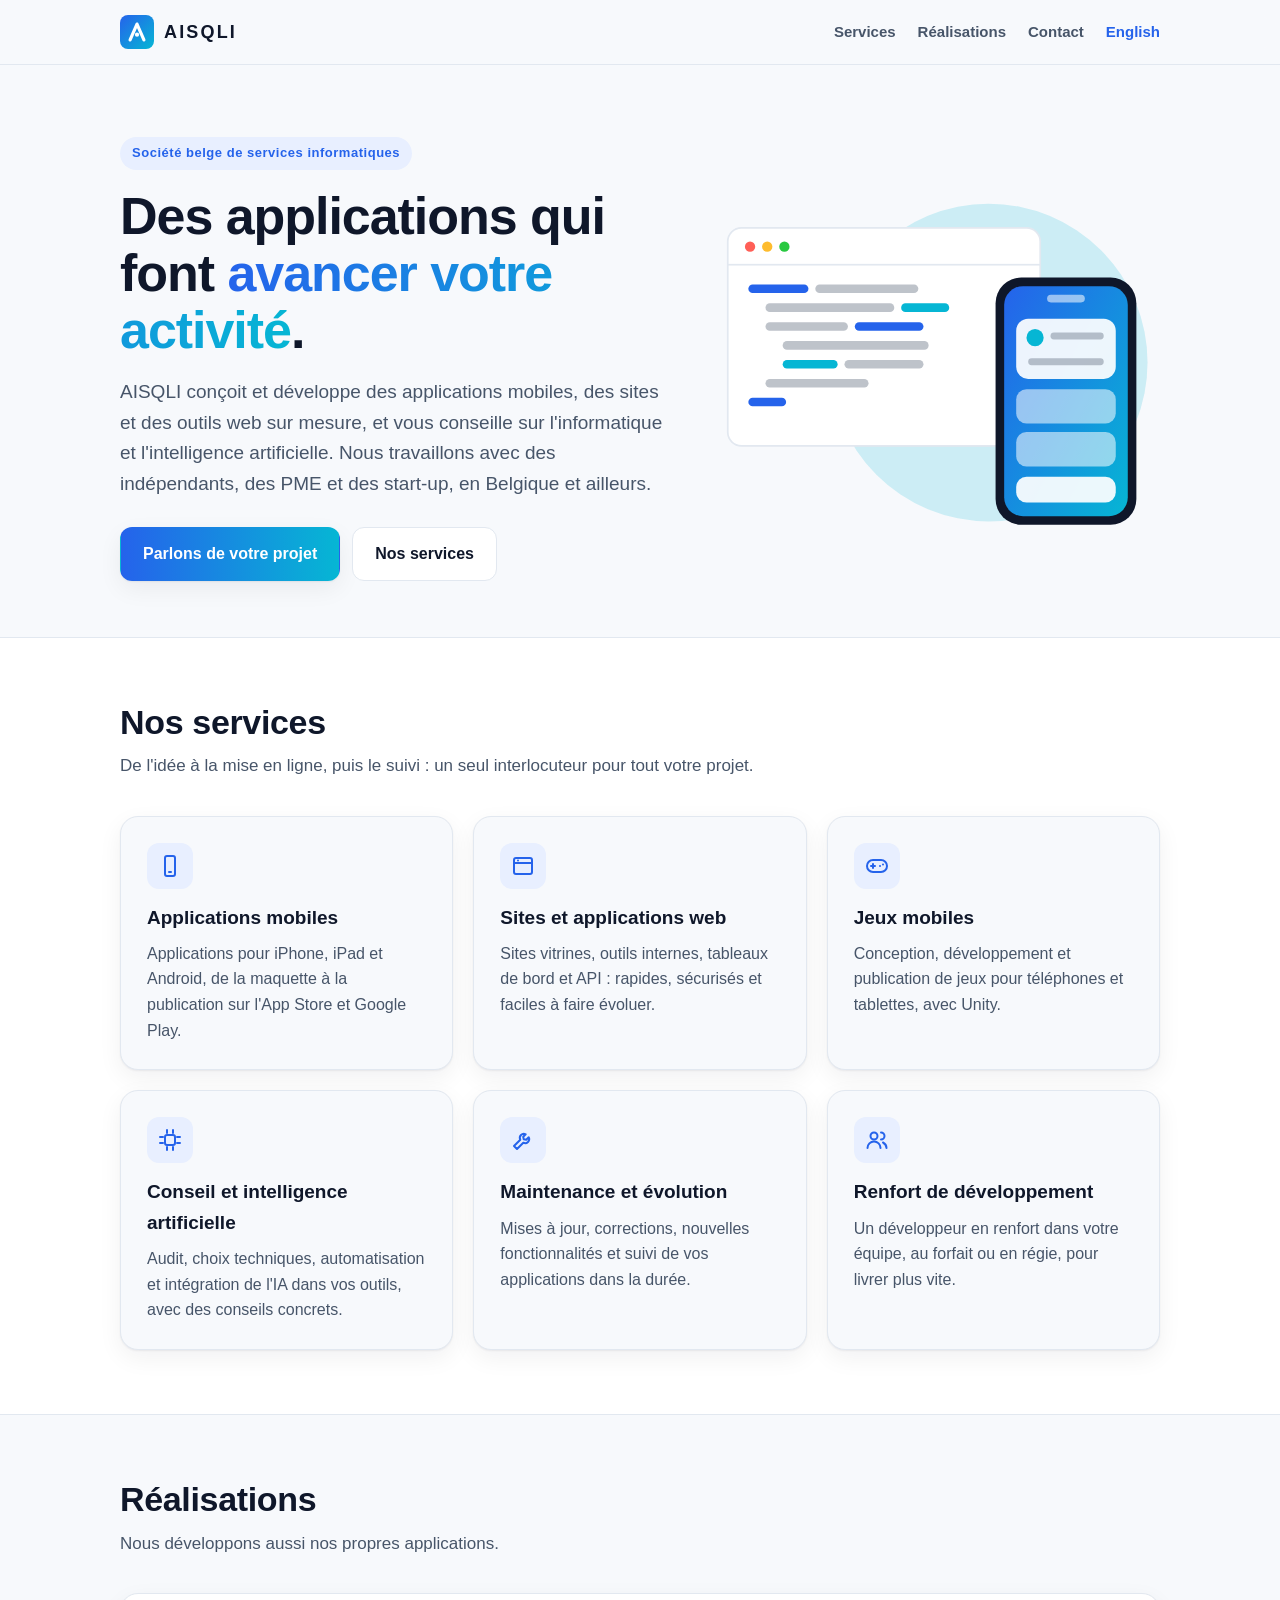
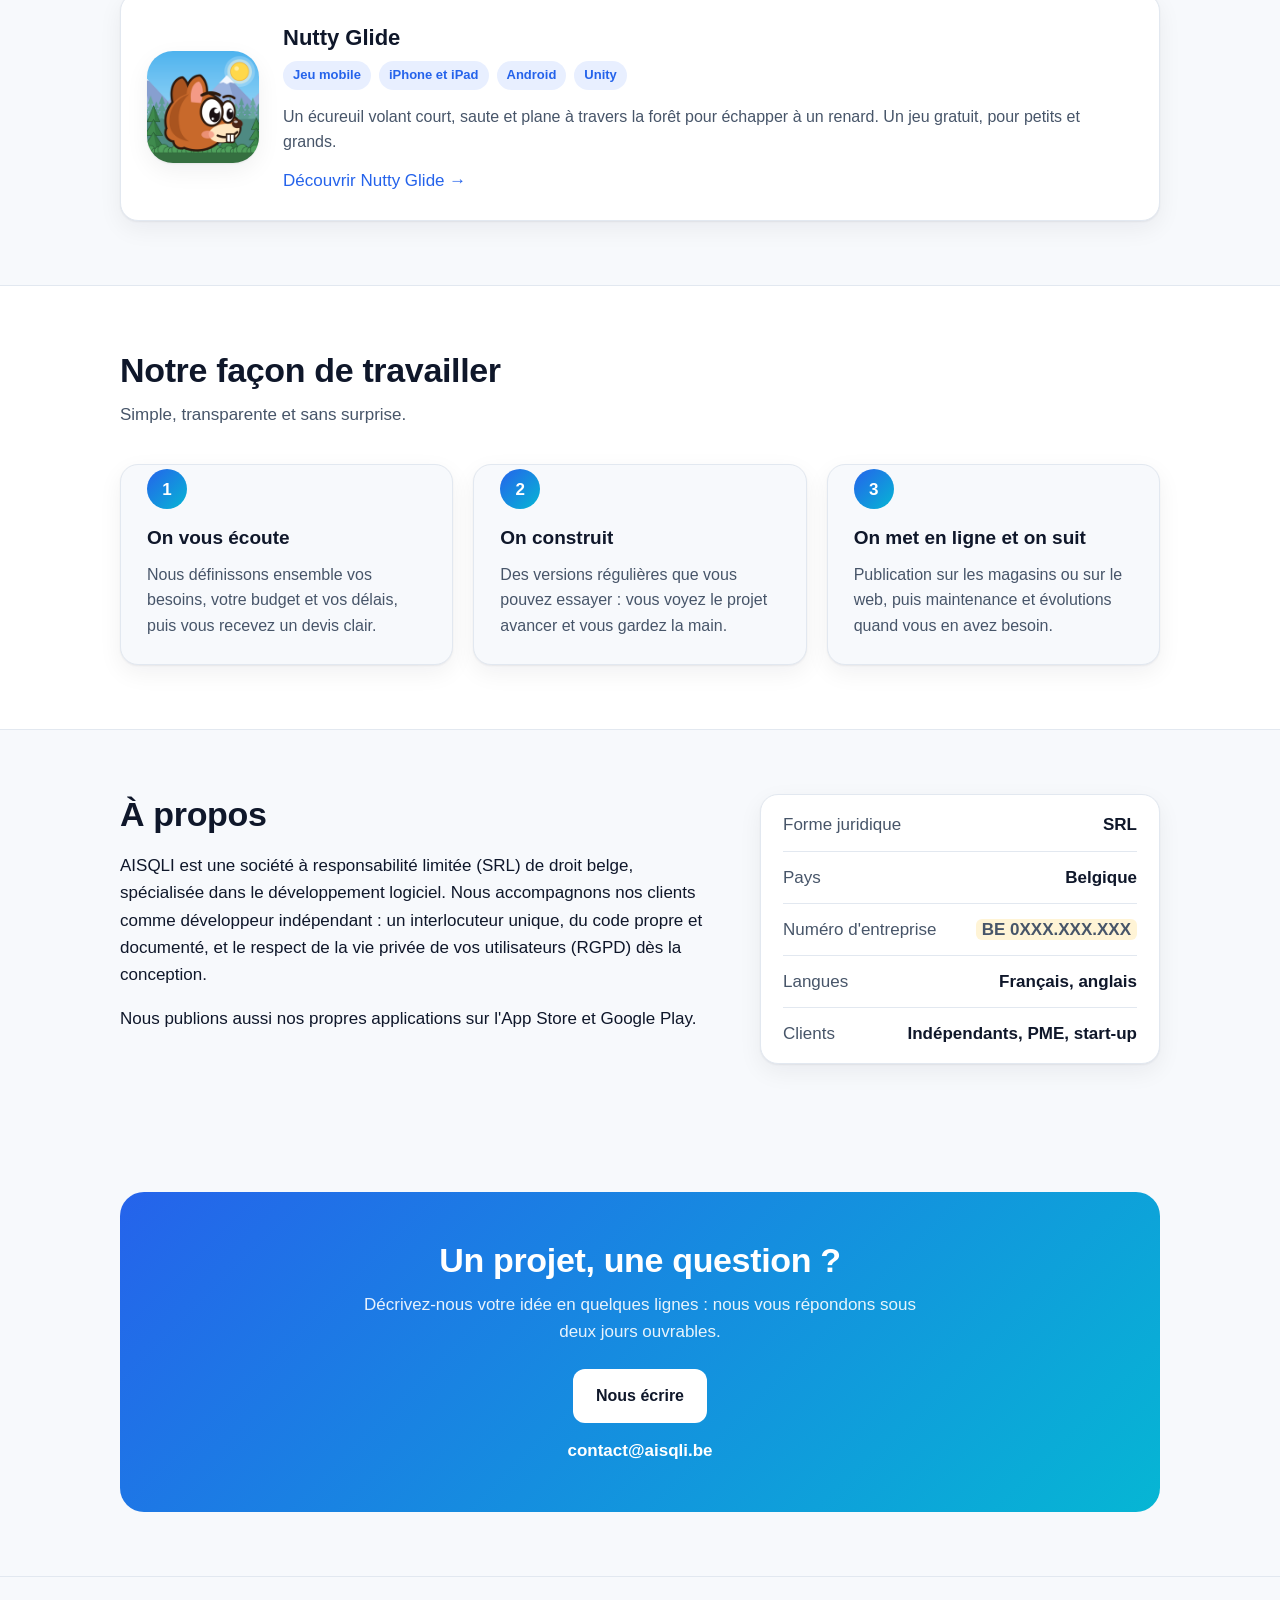
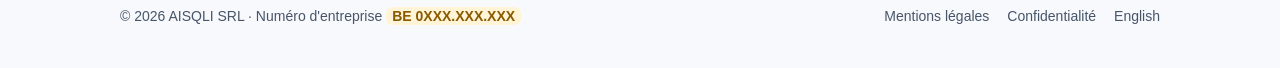
==== index.html @ 8b054ece "Site d'AISQLI SRL : accueil, services, réalisations, mentions légales et confidentialité (FR et EN)" ====
<!doctype html>
<html lang="fr">
<head>
  <meta charset="utf-8">
  <meta name="viewport" content="width=device-width, initial-scale=1">
  <meta http-equiv="Content-Security-Policy" content="default-src 'none'; img-src 'self'; style-src 'self'; base-uri 'none'; form-action 'none'">
  <meta name="referrer" content="no-referrer">
  <title>AISQLI · Développement d'applications et conseil informatique</title>
  <meta name="description" content="AISQLI SRL conçoit et développe des applications mobiles, des sites et des outils web sur mesure, et conseille les entreprises en informatique et en intelligence artificielle. Société belge.">
  <link rel="icon" type="image/svg+xml" href="img/logo.svg">
  <link rel="apple-touch-icon" href="img/apple-touch-icon.png">
  <link rel="alternate" hreflang="fr" href="./">
  <link rel="alternate" hreflang="en" href="en/">
  <link rel="stylesheet" href="style.css">
</head>
<body>
  <header class="top">
    <div class="wrap">
      <a class="brand" href="./"><img src="img/logo.svg" alt="">AISQLI</a>
      <nav class="nav">
        <a class="hide-sm" href="#services">Services</a>
        <a class="hide-sm" href="#realisations">Réalisations</a>
        <a href="#contact">Contact</a>
        <a class="lang" href="en/" hreflang="en" lang="en">English</a>
      </nav>
    </div>
  </header>

  <main>
    <section class="hero">
      <div class="wrap">
        <div>
          <span class="eyebrow">Société belge de services informatiques</span>
          <h1>Des applications qui font <span class="grad">avancer votre activité</span>.</h1>
          <p class="lead">AISQLI conçoit et développe des applications mobiles, des sites et des outils web sur mesure, et vous
            conseille sur l'informatique et l'intelligence artificielle. Nous travaillons avec des indépendants, des PME et
            des start-up, en Belgique et ailleurs.</p>
          <div class="actions">
            <a class="btn primary" href="mailto:contact@aisqli.be">Parlons de votre projet</a>
            <a class="btn ghost" href="#services">Nos services</a>
          </div>
        </div>
        <svg class="art" viewBox="0 0 520 420" role="img" aria-label="Une fenêtre de code et un téléphone">
          <defs>
            <linearGradient id="screen" x1="0" y1="0" x2="1" y2="1">
              <stop offset="0" stop-color="#2563EB"/>
              <stop offset="1" stop-color="#06B6D4"/>
            </linearGradient>
          </defs>
          <circle class="glow" cx="320" cy="215" r="185"/>
          <rect class="window" x="16" y="58" width="364" height="254" rx="16"/>
          <circle class="dot1" cx="42" cy="80" r="6"/>
          <circle class="dot2" cx="62" cy="80" r="6"/>
          <circle class="dot3" cx="82" cy="80" r="6"/>
          <rect class="bar" x="16" y="100" width="364" height="2"/>
          <rect class="code-a" x="40" y="124" width="70" height="10" rx="5"/>
          <rect class="code-c" x="118" y="124" width="120" height="10" rx="5"/>
          <rect class="code-c" x="60" y="146" width="150" height="10" rx="5"/>
          <rect class="code-b" x="218" y="146" width="56" height="10" rx="5"/>
          <rect class="code-c" x="60" y="168" width="96" height="10" rx="5"/>
          <rect class="code-a" x="164" y="168" width="80" height="10" rx="5"/>
          <rect class="code-c" x="80" y="190" width="170" height="10" rx="5"/>
          <rect class="code-b" x="80" y="212" width="64" height="10" rx="5"/>
          <rect class="code-c" x="152" y="212" width="92" height="10" rx="5"/>
          <rect class="code-c" x="60" y="234" width="120" height="10" rx="5"/>
          <rect class="code-a" x="40" y="256" width="44" height="10" rx="5"/>
          <rect class="phone" x="328" y="116" width="164" height="288" rx="30"/>
          <rect class="screen" x="338" y="126" width="144" height="268" rx="22"/>
          <rect class="chip" x="388" y="136" width="44" height="9" rx="4.5"/>
          <rect class="card" x="352" y="164" width="116" height="70" rx="14"/>
          <circle class="code-b" cx="374" cy="186" r="10"/>
          <rect class="code-c" x="392" y="180" width="62" height="8" rx="4"/>
          <rect class="code-c" x="366" y="210" width="88" height="8" rx="4"/>
          <rect class="chip" x="352" y="246" width="116" height="40" rx="12"/>
          <rect class="chip" x="352" y="296" width="116" height="40" rx="12"/>
          <rect class="card" x="352" y="348" width="116" height="30" rx="12"/>
        </svg>
      </div>
    </section>

    <section id="services" class="alt">
      <div class="wrap">
        <h2>Nos services</h2>
        <p class="sub">De l'idée à la mise en ligne, puis le suivi : un seul interlocuteur pour tout votre projet.</p>
        <div class="grid three">
          <article class="card">
            <div class="icon"><svg viewBox="0 0 24 24" aria-hidden="true"><rect x="7" y="2" width="10" height="20" rx="2"/><path d="M11 18h2"/></svg></div>
            <h3>Applications mobiles</h3>
            <p>Applications pour iPhone, iPad et Android, de la maquette à la publication sur l'App Store et Google Play.</p>
          </article>
          <article class="card">
            <div class="icon"><svg viewBox="0 0 24 24" aria-hidden="true"><rect x="3" y="4" width="18" height="16" rx="2"/><path d="M3 9h18"/><path d="M7 6.5h.01"/></svg></div>
            <h3>Sites et applications web</h3>
            <p>Sites vitrines, outils internes, tableaux de bord et API : rapides, sécurisés et faciles à faire évoluer.</p>
          </article>
          <article class="card">
            <div class="icon"><svg viewBox="0 0 24 24" aria-hidden="true"><rect x="2" y="6" width="20" height="12" rx="6"/><path d="M6 12h4M8 10v4"/><path d="M15 12h.01M18 10.5h.01"/></svg></div>
            <h3>Jeux mobiles</h3>
            <p>Conception, développement et publication de jeux pour téléphones et tablettes, avec Unity.</p>
          </article>
          <article class="card">
            <div class="icon"><svg viewBox="0 0 24 24" aria-hidden="true"><rect x="7" y="7" width="10" height="10" rx="2"/><path d="M9 2v3M15 2v3M9 19v3M15 19v3M2 9h3M2 15h3M19 9h3M19 15h3"/></svg></div>
            <h3>Conseil et intelligence artificielle</h3>
            <p>Audit, choix techniques, automatisation et intégration de l'IA dans vos outils, avec des conseils concrets.</p>
          </article>
          <article class="card">
            <div class="icon"><svg viewBox="0 0 24 24" aria-hidden="true"><path d="M14.7 6.3a4 4 0 0 0-5.4 5.4L3 18l3 3 6.3-6.3a4 4 0 0 0 5.4-5.4l-2.5 2.5-2.5-.5-.5-2.5z"/></svg></div>
            <h3>Maintenance et évolution</h3>
            <p>Mises à jour, corrections, nouvelles fonctionnalités et suivi de vos applications dans la durée.</p>
          </article>
          <article class="card">
            <div class="icon"><svg viewBox="0 0 24 24" aria-hidden="true"><circle cx="9" cy="8" r="3.5"/><path d="M2.5 20a6.5 6.5 0 0 1 13 0"/><path d="M16 4.5a3.5 3.5 0 0 1 0 7"/><path d="M18 14.5a6.5 6.5 0 0 1 3.5 5.5"/></svg></div>
            <h3>Renfort de développement</h3>
            <p>Un développeur en renfort dans votre équipe, au forfait ou en régie, pour livrer plus vite.</p>
          </article>
        </div>
      </div>
    </section>

    <section id="realisations">
      <div class="wrap">
        <h2>Réalisations</h2>
        <p class="sub">Nous développons aussi nos propres applications.</p>
        <article class="card work">
          <img src="img/nutty-glide.png" alt="Icône de Nutty Glide">
          <div>
            <h3>Nutty Glide</h3>
            <ul class="tags"><li>Jeu mobile</li><li>iPhone et iPad</li><li>Android</li><li>Unity</li></ul>
            <p>Un écureuil volant court, saute et plane à travers la forêt pour échapper à un renard. Un jeu gratuit, pour
              petits et grands.</p>
            <a href="https://nuttyglide.github.io/fr/">Découvrir Nutty Glide →</a>
          </div>
        </article>
      </div>
    </section>

    <section id="methode" class="alt">
      <div class="wrap">
        <h2>Notre façon de travailler</h2>
        <p class="sub">Simple, transparente et sans surprise.</p>
        <div class="grid three steps">
          <article class="card step">
            <div class="num">1</div>
            <h3>On vous écoute</h3>
            <p>Nous définissons ensemble vos besoins, votre budget et vos délais, puis vous recevez un devis clair.</p>
          </article>
          <article class="card step">
            <div class="num">2</div>
            <h3>On construit</h3>
            <p>Des versions régulières que vous pouvez essayer : vous voyez le projet avancer et vous gardez la main.</p>
          </article>
          <article class="card step">
            <div class="num">3</div>
            <h3>On met en ligne et on suit</h3>
            <p>Publication sur les magasins ou sur le web, puis maintenance et évolutions quand vous en avez besoin.</p>
          </article>
        </div>
      </div>
    </section>

    <section id="a-propos">
      <div class="wrap about">
        <div>
          <h2>À propos</h2>
          <p>AISQLI est une société à responsabilité limitée (SRL) de droit belge, spécialisée dans le développement
            logiciel. Nous accompagnons nos clients comme développeur indépendant : un interlocuteur unique, du code propre
            et documenté, et le respect de la vie privée de vos utilisateurs (RGPD) dès la conception.</p>
          <p>Nous publions aussi nos propres applications sur l'App Store et Google Play.</p>
        </div>
        <ul class="facts card">
          <li><span>Forme juridique</span><span>SRL</span></li>
          <li><span>Pays</span><span>Belgique</span></li>
          <li><span>Numéro d'entreprise</span><span><span class="todo">BE 0XXX.XXX.XXX</span></span></li>
          <li><span>Langues</span><span>Français, anglais</span></li>
          <li><span>Clients</span><span>Indépendants, PME, start-up</span></li>
        </ul>
      </div>
    </section>

    <section id="contact">
      <div class="wrap">
        <div class="contact">
          <h2>Un projet, une question ?</h2>
          <p>Décrivez-nous votre idée en quelques lignes : nous vous répondons sous deux jours ouvrables.</p>
          <a class="btn" href="mailto:contact@aisqli.be">Nous écrire</a>
          <a class="mail" href="mailto:contact@aisqli.be">contact@aisqli.be</a>
        </div>
      </div>
    </section>
  </main>

  <footer class="foot">
    <div class="wrap">
      <span>© 2026 AISQLI SRL · Numéro d'entreprise <span class="todo">BE 0XXX.XXX.XXX</span></span>
      <nav>
        <a href="mentions-legales.html">Mentions légales</a>
        <a href="confidentialite.html">Confidentialité</a>
        <a href="en/" hreflang="en" lang="en">English</a>
      </nav>
    </div>
  </footer>
</body>
</html>
---- style.css ----
/* AISQLI SRL: one stylesheet for every page. No external fonts, scripts or images. */
:root {
  --bg: #f7f9fc;
  --surface: #ffffff;
  --ink: #0f172a;
  --muted: #475569;
  --line: #e2e8f0;
  --accent: #2563eb;
  --accent-2: #06b6d4;
  --accent-soft: #e8efff;
  --todo-bg: #fff4d6;
  --todo-ink: #8a5a00;
  --radius: 18px;
  --shadow: 0 1px 2px rgba(15, 23, 42, 0.06), 0 8px 24px rgba(15, 23, 42, 0.06);
  --font: -apple-system, BlinkMacSystemFont, "Segoe UI", Inter, Roboto, "Helvetica Neue", Arial, sans-serif;
  color-scheme: light dark;
}

@media (prefers-color-scheme: dark) {
  :root {
    --bg: #0b1120;
    --surface: #111a2e;
    --ink: #e6ecf5;
    --muted: #9fb0c8;
    --line: #22304a;
    --accent: #5b8cff;
    --accent-2: #22d3ee;
    --accent-soft: #16233f;
    --todo-bg: #3a2c0a;
    --todo-ink: #ffd57a;
    --shadow: 0 1px 2px rgba(0, 0, 0, 0.4), 0 8px 24px rgba(0, 0, 0, 0.3);
  }
}

* { box-sizing: border-box; }

html { scroll-behavior: smooth; }

body {
  margin: 0;
  background: var(--bg);
  color: var(--ink);
  font-family: var(--font);
  font-size: 17px;
  line-height: 1.6;
  -webkit-text-size-adjust: 100%;
}

a { color: var(--accent); text-decoration: none; }
a:hover { text-decoration: underline; }

.wrap { max-width: 1080px; margin: 0 auto; padding: 0 20px; }

/* Header */
.top {
  position: sticky;
  top: 0;
  z-index: 10;
  background: color-mix(in srgb, var(--bg) 88%, transparent);
  backdrop-filter: saturate(160%) blur(10px);
  -webkit-backdrop-filter: saturate(160%) blur(10px);
  border-bottom: 1px solid var(--line);
}
.top .wrap { display: flex; align-items: center; justify-content: space-between; height: 64px; gap: 16px; }
.brand { display: flex; align-items: center; gap: 10px; color: var(--ink); font-weight: 800; letter-spacing: 0.12em; font-size: 18px; }
.brand:hover { text-decoration: none; }
.brand img { width: 34px; height: 34px; }
.nav { display: flex; gap: 22px; font-size: 15px; }
.nav a { color: var(--muted); font-weight: 600; }
.nav a:hover { color: var(--ink); text-decoration: none; }
.nav .lang { color: var(--accent); }

/* Hero */
.hero { padding: 72px 0 56px; }
.hero .wrap { display: grid; grid-template-columns: 1.1fr 0.9fr; gap: 48px; align-items: center; }
.eyebrow {
  display: inline-block;
  padding: 6px 12px;
  border-radius: 999px;
  background: var(--accent-soft);
  color: var(--accent);
  font-size: 13px;
  font-weight: 700;
  letter-spacing: 0.04em;
}
h1 { font-size: clamp(34px, 5vw, 52px); line-height: 1.1; margin: 18px 0 18px; letter-spacing: -0.02em; }
h1 .grad {
  background: linear-gradient(90deg, var(--accent), var(--accent-2));
  -webkit-background-clip: text;
  background-clip: text;
  color: transparent;
}
.lead { font-size: 19px; color: var(--muted); max-width: 34em; margin: 0 0 28px; }
.actions { display: flex; flex-wrap: wrap; gap: 12px; }
.btn {
  display: inline-block;
  padding: 13px 22px;
  border-radius: 12px;
  font-weight: 700;
  font-size: 16px;
  border: 1px solid transparent;
}
.btn:hover { text-decoration: none; }
.btn.primary { background: linear-gradient(90deg, var(--accent), var(--accent-2)); color: #fff; box-shadow: var(--shadow); }
.btn.primary:hover { filter: brightness(1.06); }
.btn.ghost { border-color: var(--line); color: var(--ink); background: var(--surface); }
.btn.ghost:hover { border-color: var(--accent); }

/* Hero illustration (inline SVG, coloured from here) */
.art { width: 100%; height: auto; display: block; }
.art .window { fill: var(--surface); stroke: var(--line); stroke-width: 2; }
.art .bar { fill: var(--line); }
.art .dot1 { fill: #ff5f57; }
.art .dot2 { fill: #febc2e; }
.art .dot3 { fill: #28c840; }
.art .code-a { fill: var(--accent); }
.art .code-b { fill: var(--accent-2); }
.art .code-c { fill: var(--muted); opacity: 0.35; }
.art .phone { fill: var(--ink); }
.art .screen { fill: url(#screen); }
.art .card { fill: #ffffff; opacity: 0.92; }
.art .chip { fill: #ffffff; opacity: 0.55; }
.art .glow { fill: var(--accent-2); opacity: 0.18; }

/* Sections */
section { padding: 64px 0; }
section.alt { background: var(--surface); border-top: 1px solid var(--line); border-bottom: 1px solid var(--line); }
h2 { font-size: clamp(26px, 3.4vw, 34px); line-height: 1.2; margin: 0 0 10px; letter-spacing: -0.01em; }
.sub { color: var(--muted); margin: 0 0 36px; max-width: 40em; }

.grid { display: grid; gap: 20px; }
.grid.three { grid-template-columns: repeat(3, 1fr); }
.grid.two { grid-template-columns: repeat(2, 1fr); }

.card {
  background: var(--surface);
  border: 1px solid var(--line);
  border-radius: var(--radius);
  padding: 26px;
  box-shadow: var(--shadow);
}
section.alt .card { background: var(--bg); }
.card h3 { margin: 14px 0 8px; font-size: 19px; }
.card p { margin: 0; color: var(--muted); font-size: 16px; }
.icon {
  width: 46px;
  height: 46px;
  border-radius: 12px;
  display: grid;
  place-items: center;
  background: var(--accent-soft);
}
.icon svg { width: 24px; height: 24px; fill: none; stroke: var(--accent); stroke-width: 2; stroke-linecap: round; stroke-linejoin: round; }

/* Work */
.work { display: flex; gap: 24px; align-items: center; }
.work img { width: 112px; height: 112px; border-radius: 26px; box-shadow: var(--shadow); flex: none; }
.work h3 { margin: 0 0 6px; font-size: 22px; }
.work p { margin: 0 0 12px; color: var(--muted); }
.tags { display: flex; flex-wrap: wrap; gap: 8px; margin: 0 0 14px; padding: 0; list-style: none; }
.tags li { font-size: 13px; font-weight: 700; color: var(--accent); background: var(--accent-soft); padding: 4px 10px; border-radius: 999px; }

/* Steps */
.steps { counter-reset: step; }
.step { position: relative; padding-top: 4px; }
.step .num {
  width: 40px;
  height: 40px;
  border-radius: 50%;
  display: grid;
  place-items: center;
  font-weight: 800;
  color: #fff;
  background: linear-gradient(135deg, var(--accent), var(--accent-2));
}

/* About */
.about { display: grid; grid-template-columns: 1.2fr 0.8fr; gap: 40px; align-items: start; }
.facts { list-style: none; margin: 0; padding: 0; }
.facts.card { padding: 4px 22px; }
.facts li:last-child { border-bottom: none; }
.facts li { padding: 12px 0; border-bottom: 1px solid var(--line); display: flex; justify-content: space-between; gap: 16px; }
.facts li span:first-child { color: var(--muted); }
.facts li span:last-child { font-weight: 600; text-align: right; }

/* Contact */
.contact {
  text-align: center;
  background: linear-gradient(135deg, var(--accent), var(--accent-2));
  color: #fff;
  border-radius: 24px;
  padding: 48px 24px;
}
.contact h2 { color: #fff; }
.contact p { color: rgba(255, 255, 255, 0.9); margin: 0 auto 24px; max-width: 34em; }
.contact .btn { background: #fff; color: #0f172a; }
.contact .mail { display: block; margin-top: 14px; color: #fff; font-weight: 700; }

/* Text pages (legal, privacy) */
.page { padding: 48px 0 64px; }
.page .wrap { max-width: 820px; }
.page h1 { font-size: clamp(30px, 4vw, 40px); margin-top: 0; }
.page h2 { font-size: 22px; margin: 34px 0 8px; }
.page p, .page li { color: var(--muted); }
.page dl { display: grid; grid-template-columns: max-content 1fr; gap: 8px 20px; margin: 0; }
.page dt { font-weight: 700; color: var(--ink); }
.page dd { margin: 0; color: var(--muted); }
.updated { font-size: 14px; color: var(--muted); }

/* Information still to fill in before going live */
.todo { background: var(--todo-bg); color: var(--todo-ink); padding: 1px 6px; border-radius: 6px; font-weight: 700; }

/* Footer */
.foot { border-top: 1px solid var(--line); padding: 28px 0 40px; font-size: 14px; color: var(--muted); }
.foot .wrap { display: flex; flex-wrap: wrap; justify-content: space-between; gap: 12px; }
.foot nav { display: flex; flex-wrap: wrap; gap: 18px; }
.foot a { color: var(--muted); }

/* Phones and tablets */
@media (max-width: 900px) {
  .hero .wrap, .about { grid-template-columns: 1fr; }
  .hero { padding-top: 44px; }
  .art { max-width: 460px; margin: 0 auto; }
  .grid.three { grid-template-columns: repeat(2, 1fr); }
}

@media (max-width: 640px) {
  body { font-size: 16px; }
  .wrap { padding: 0 16px; }
  .nav { gap: 14px; font-size: 14px; }
  .nav .hide-sm { display: none; }
  .grid.three, .grid.two { grid-template-columns: 1fr; }
  section { padding: 48px 0; }
  .work { flex-direction: column; align-items: flex-start; }
  .page dl { grid-template-columns: 1fr; gap: 2px; }
  .page dd { margin-bottom: 10px; }
  .facts li { flex-direction: column; gap: 2px; }
  .facts li span:last-child { text-align: left; }
}
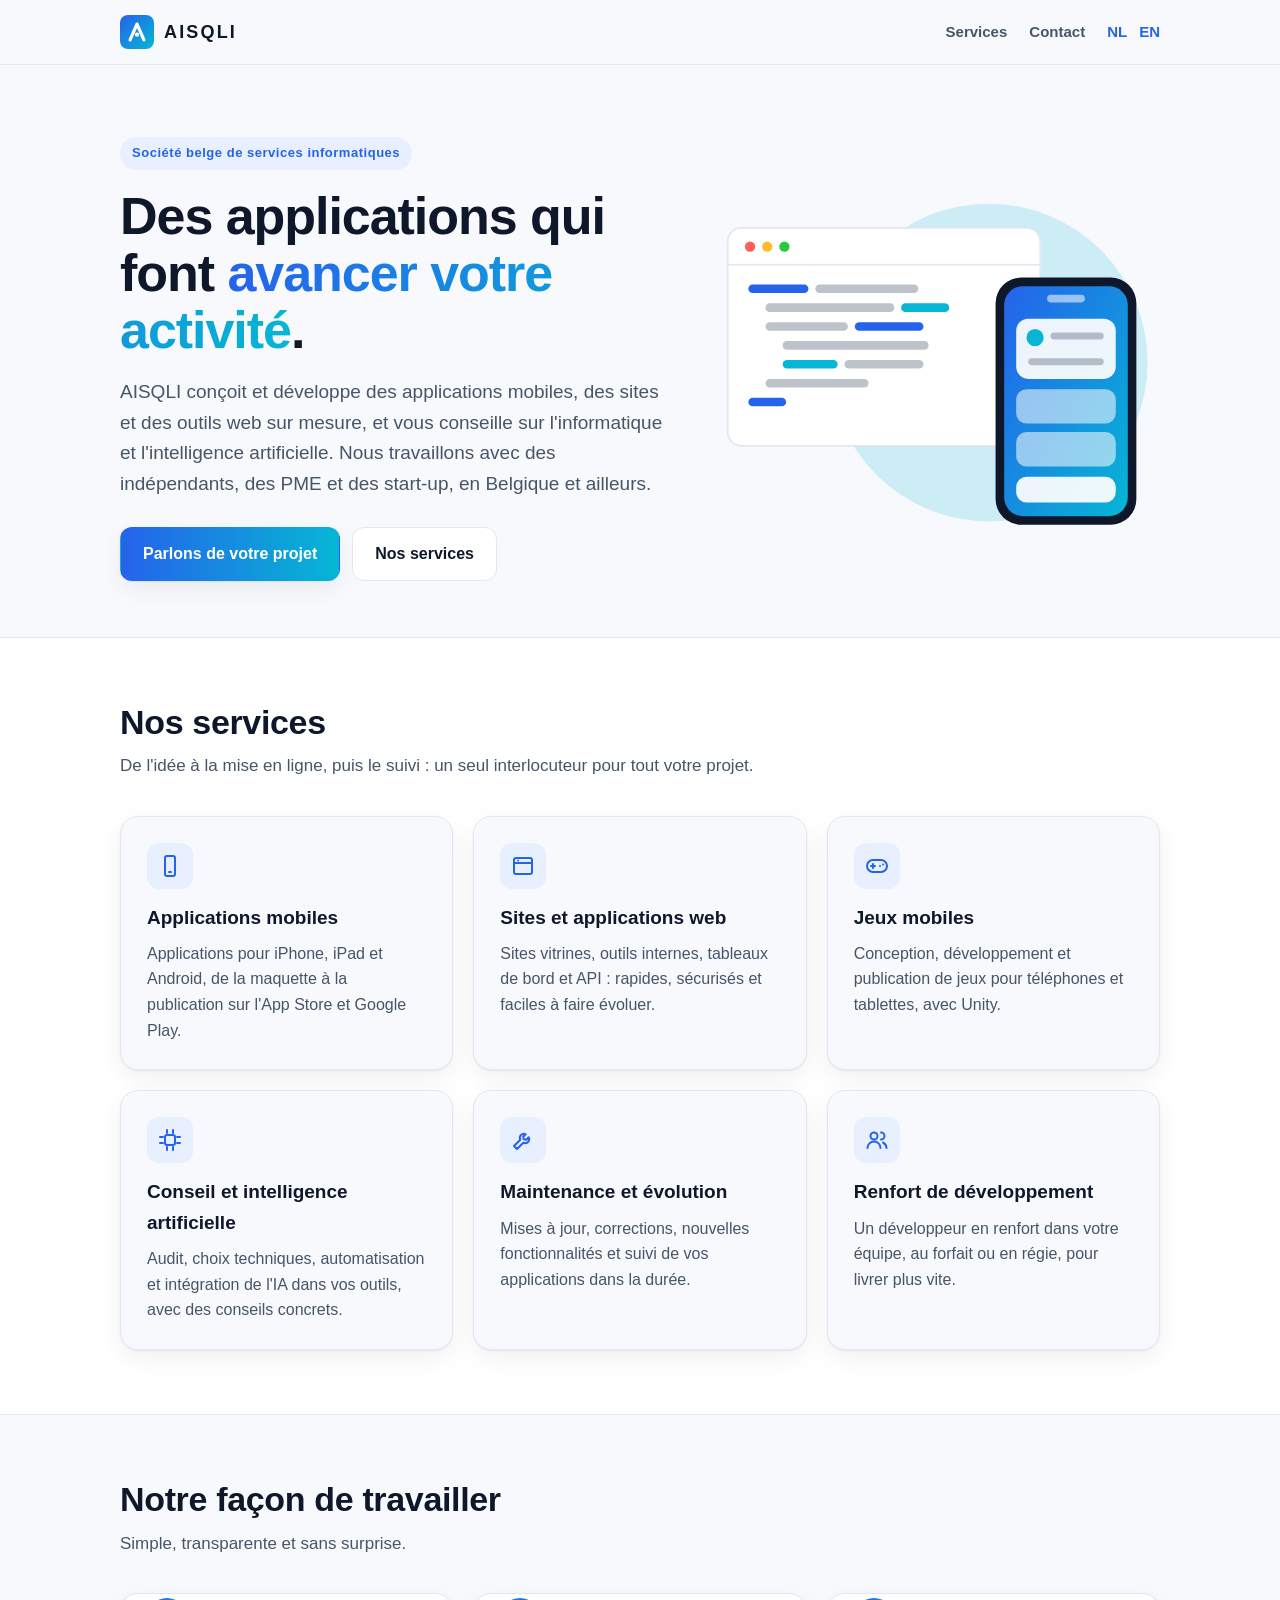
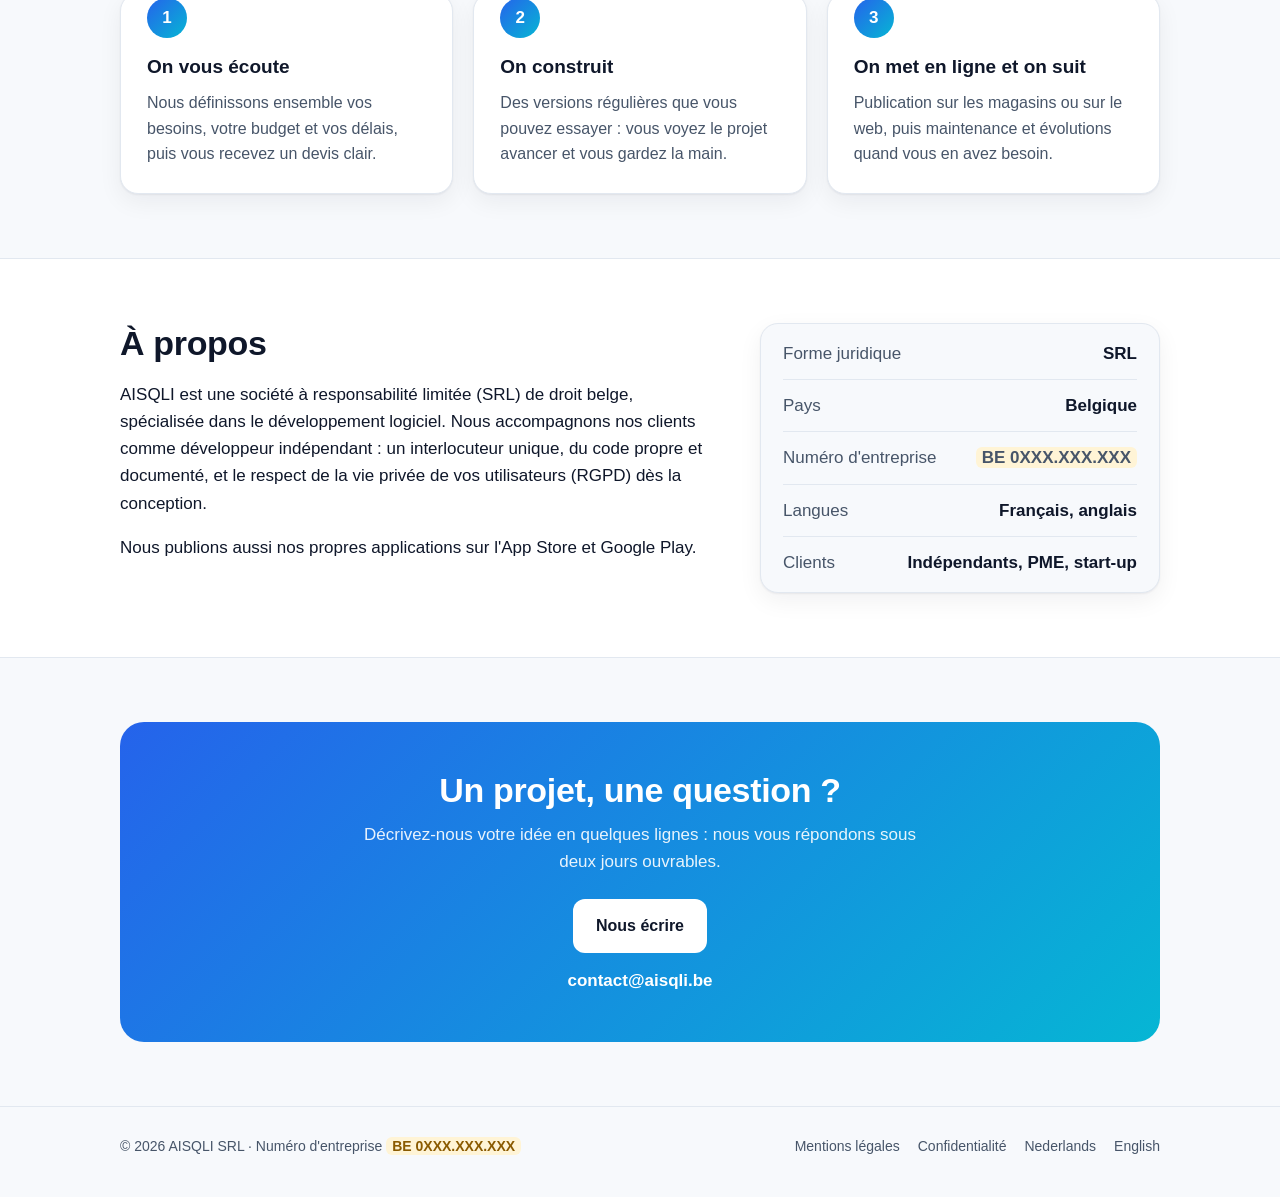
==== commit 5379ec56: "Sans la section Réalisations ; version néerlandaise (nl/)" ====
--- a/index.html
+++ b/index.html
@@ -10,6 +10,7 @@
   <link rel="icon" type="image/svg+xml" href="img/logo.svg">
   <link rel="apple-touch-icon" href="img/apple-touch-icon.png">
   <link rel="alternate" hreflang="fr" href="./">
+  <link rel="alternate" hreflang="nl" href="nl/">
   <link rel="alternate" hreflang="en" href="en/">
   <link rel="stylesheet" href="style.css">
 </head>
@@ -19,9 +20,9 @@
       <a class="brand" href="./"><img src="img/logo.svg" alt="">AISQLI</a>
       <nav class="nav">
         <a class="hide-sm" href="#services">Services</a>
-        <a class="hide-sm" href="#realisations">Réalisations</a>
         <a href="#contact">Contact</a>
-        <a class="lang" href="en/" hreflang="en" lang="en">English</a>
+        <a class="lang" href="nl/" hreflang="nl" lang="nl">NL</a>
+        <a class="lang" href="en/" hreflang="en" lang="en">EN</a>
       </nav>
     </div>
   </header>
@@ -117,24 +118,7 @@
       </div>
     </section>
 
-    <section id="realisations">
-      <div class="wrap">
-        <h2>Réalisations</h2>
-        <p class="sub">Nous développons aussi nos propres applications.</p>
-        <article class="card work">
-          <img src="img/nutty-glide.png" alt="Icône de Nutty Glide">
-          <div>
-            <h3>Nutty Glide</h3>
-            <ul class="tags"><li>Jeu mobile</li><li>iPhone et iPad</li><li>Android</li><li>Unity</li></ul>
-            <p>Un écureuil volant court, saute et plane à travers la forêt pour échapper à un renard. Un jeu gratuit, pour
-              petits et grands.</p>
-            <a href="https://nuttyglide.github.io/fr/">Découvrir Nutty Glide →</a>
-          </div>
-        </article>
-      </div>
-    </section>
-
-    <section id="methode" class="alt">
+    <section id="methode">
       <div class="wrap">
         <h2>Notre façon de travailler</h2>
         <p class="sub">Simple, transparente et sans surprise.</p>
@@ -158,7 +142,7 @@
       </div>
     </section>
 
-    <section id="a-propos">
+    <section id="a-propos" class="alt">
       <div class="wrap about">
         <div>
           <h2>À propos</h2>
@@ -195,6 +179,7 @@
       <nav>
         <a href="mentions-legales.html">Mentions légales</a>
         <a href="confidentialite.html">Confidentialité</a>
+        <a href="nl/" hreflang="nl" lang="nl">Nederlands</a>
         <a href="en/" hreflang="en" lang="en">English</a>
       </nav>
     </div>
--- a/style.css
+++ b/style.css
@@ -69,6 +69,7 @@
 .nav a { color: var(--muted); font-weight: 600; }
 .nav a:hover { color: var(--ink); text-decoration: none; }
 .nav .lang { color: var(--accent); }
+.nav .lang + .lang { margin-left: -10px; }
 
 /* Hero */
 .hero { padding: 72px 0 56px; }
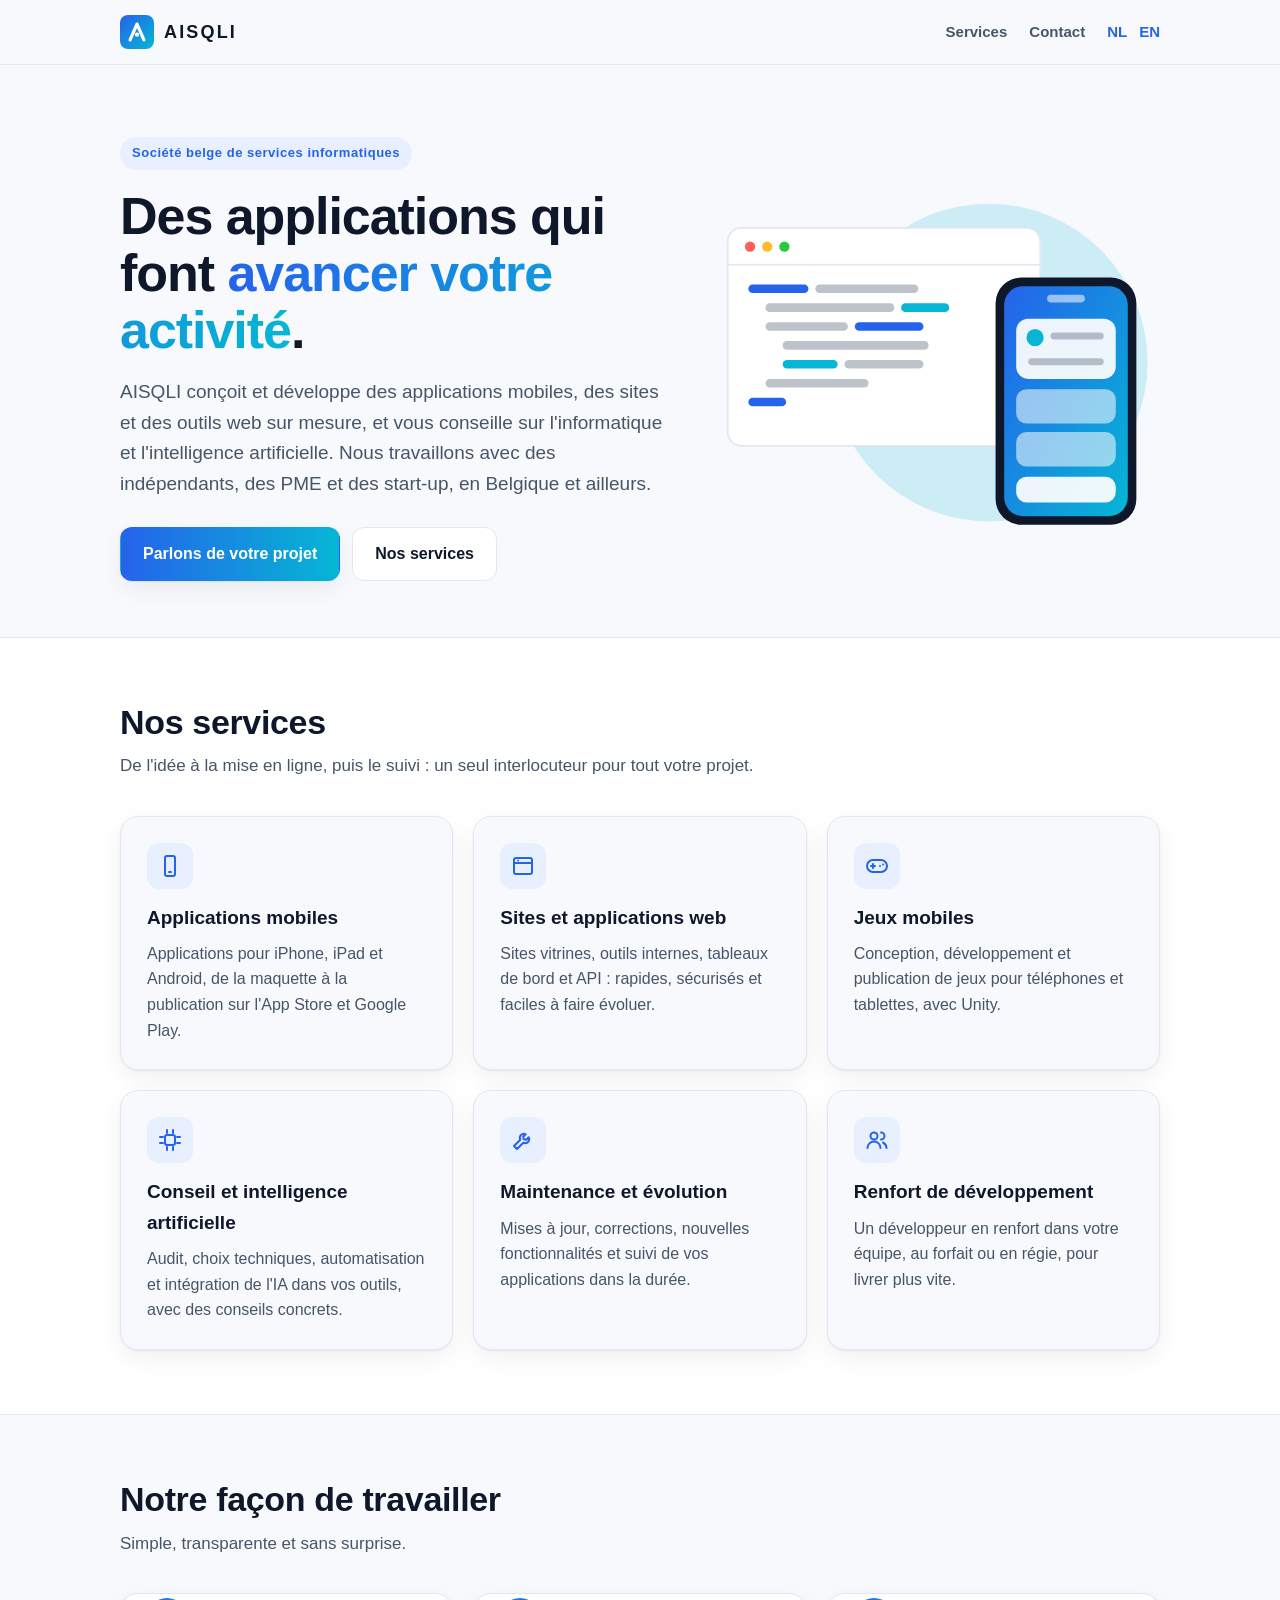
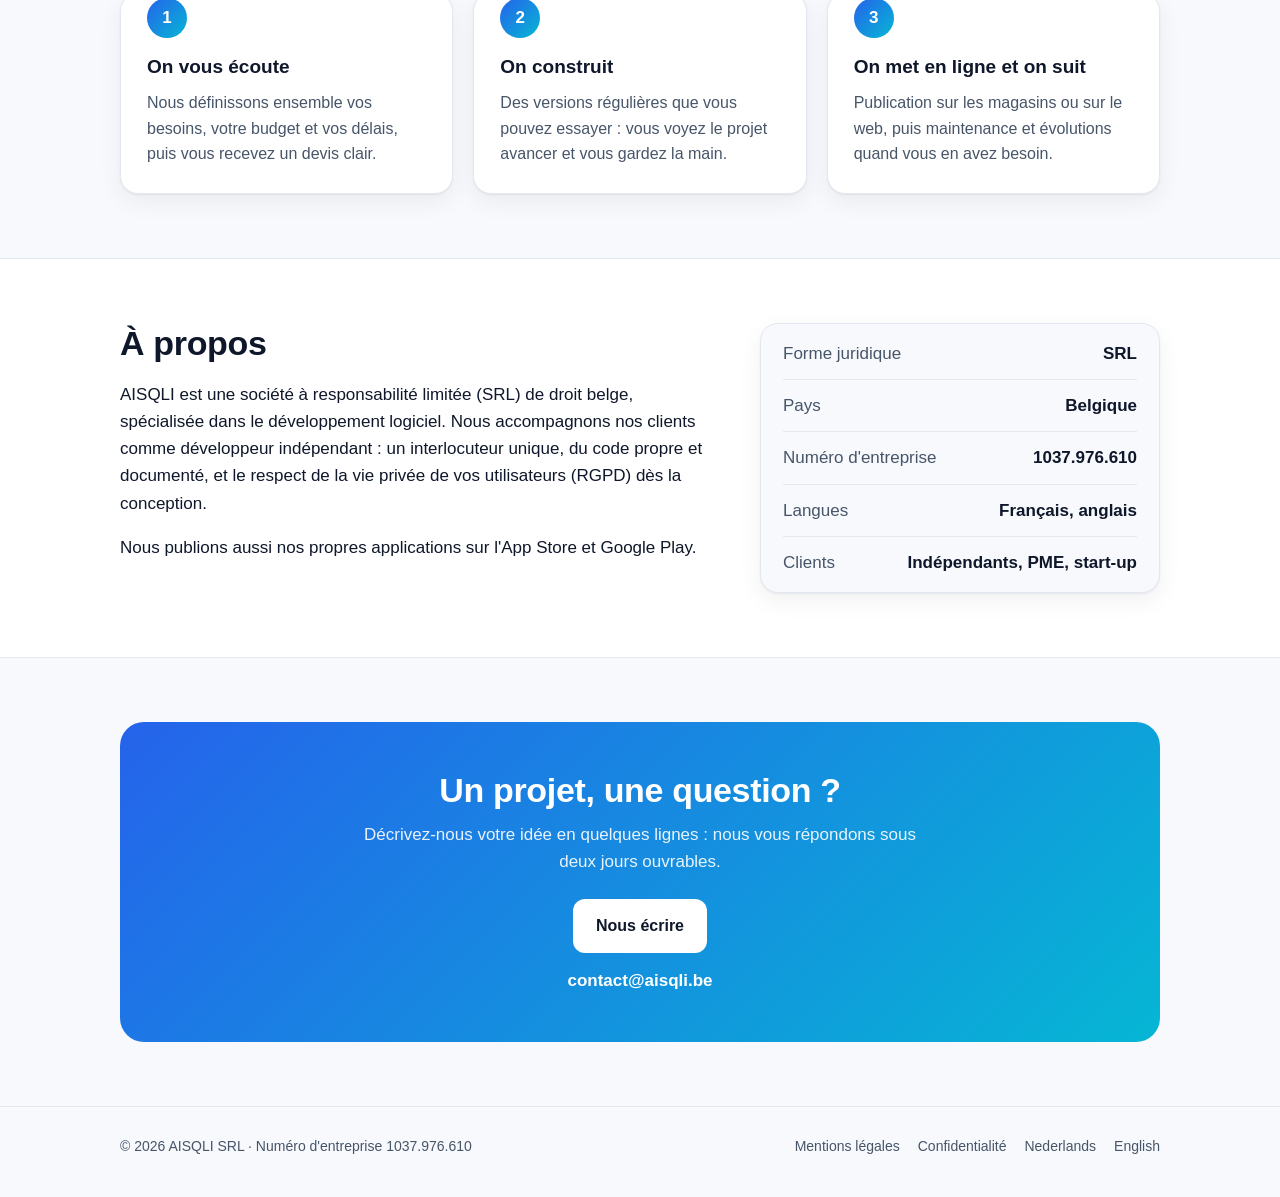
==== commit a9306035: "Infos de la société : siège à Flobecq, numéro d'entreprise et TVA 1037.976.610, RPM Hainaut division" ====
--- a/index.html
+++ b/index.html
@@ -154,7 +154,7 @@
         <ul class="facts card">
           <li><span>Forme juridique</span><span>SRL</span></li>
           <li><span>Pays</span><span>Belgique</span></li>
-          <li><span>Numéro d'entreprise</span><span><span class="todo">BE 0XXX.XXX.XXX</span></span></li>
+          <li><span>Numéro d'entreprise</span><span>1037.976.610</span></li>
           <li><span>Langues</span><span>Français, anglais</span></li>
           <li><span>Clients</span><span>Indépendants, PME, start-up</span></li>
         </ul>
@@ -175,7 +175,7 @@
 
   <footer class="foot">
     <div class="wrap">
-      <span>© 2026 AISQLI SRL · Numéro d'entreprise <span class="todo">BE 0XXX.XXX.XXX</span></span>
+      <span>© 2026 AISQLI SRL · Numéro d'entreprise 1037.976.610</span>
       <nav>
         <a href="mentions-legales.html">Mentions légales</a>
         <a href="confidentialite.html">Confidentialité</a>
--- a/style.css
+++ b/style.css
@@ -8,8 +8,6 @@
   --accent: #2563eb;
   --accent-2: #06b6d4;
   --accent-soft: #e8efff;
-  --todo-bg: #fff4d6;
-  --todo-ink: #8a5a00;
   --radius: 18px;
   --shadow: 0 1px 2px rgba(15, 23, 42, 0.06), 0 8px 24px rgba(15, 23, 42, 0.06);
   --font: -apple-system, BlinkMacSystemFont, "Segoe UI", Inter, Roboto, "Helvetica Neue", Arial, sans-serif;
@@ -26,8 +24,6 @@
     --accent: #5b8cff;
     --accent-2: #22d3ee;
     --accent-soft: #16233f;
-    --todo-bg: #3a2c0a;
-    --todo-ink: #ffd57a;
     --shadow: 0 1px 2px rgba(0, 0, 0, 0.4), 0 8px 24px rgba(0, 0, 0, 0.3);
   }
 }
@@ -208,9 +204,6 @@
 .page dd { margin: 0; color: var(--muted); }
 .updated { font-size: 14px; color: var(--muted); }
 
-/* Information still to fill in before going live */
-.todo { background: var(--todo-bg); color: var(--todo-ink); padding: 1px 6px; border-radius: 6px; font-weight: 700; }
-
 /* Footer */
 .foot { border-top: 1px solid var(--line); padding: 28px 0 40px; font-size: 14px; color: var(--muted); }
 .foot .wrap { display: flex; flex-wrap: wrap; justify-content: space-between; gap: 12px; }
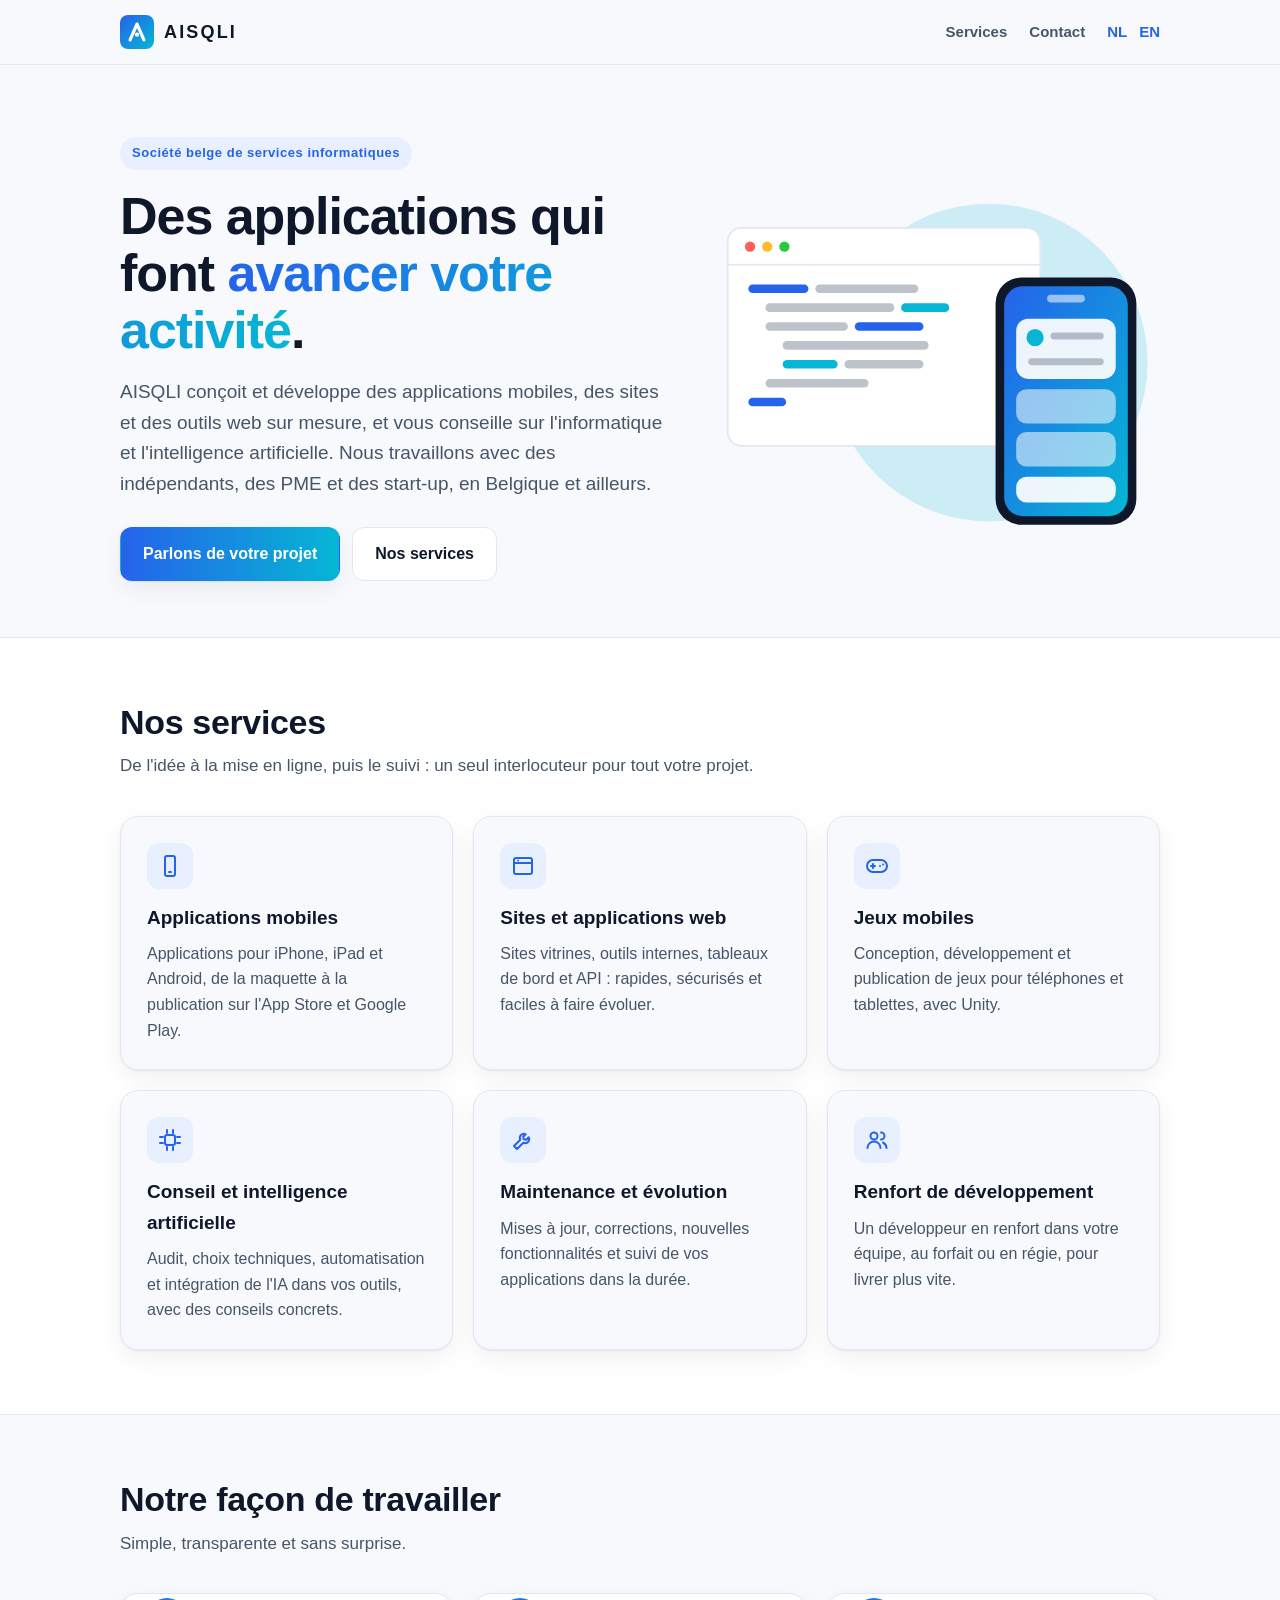
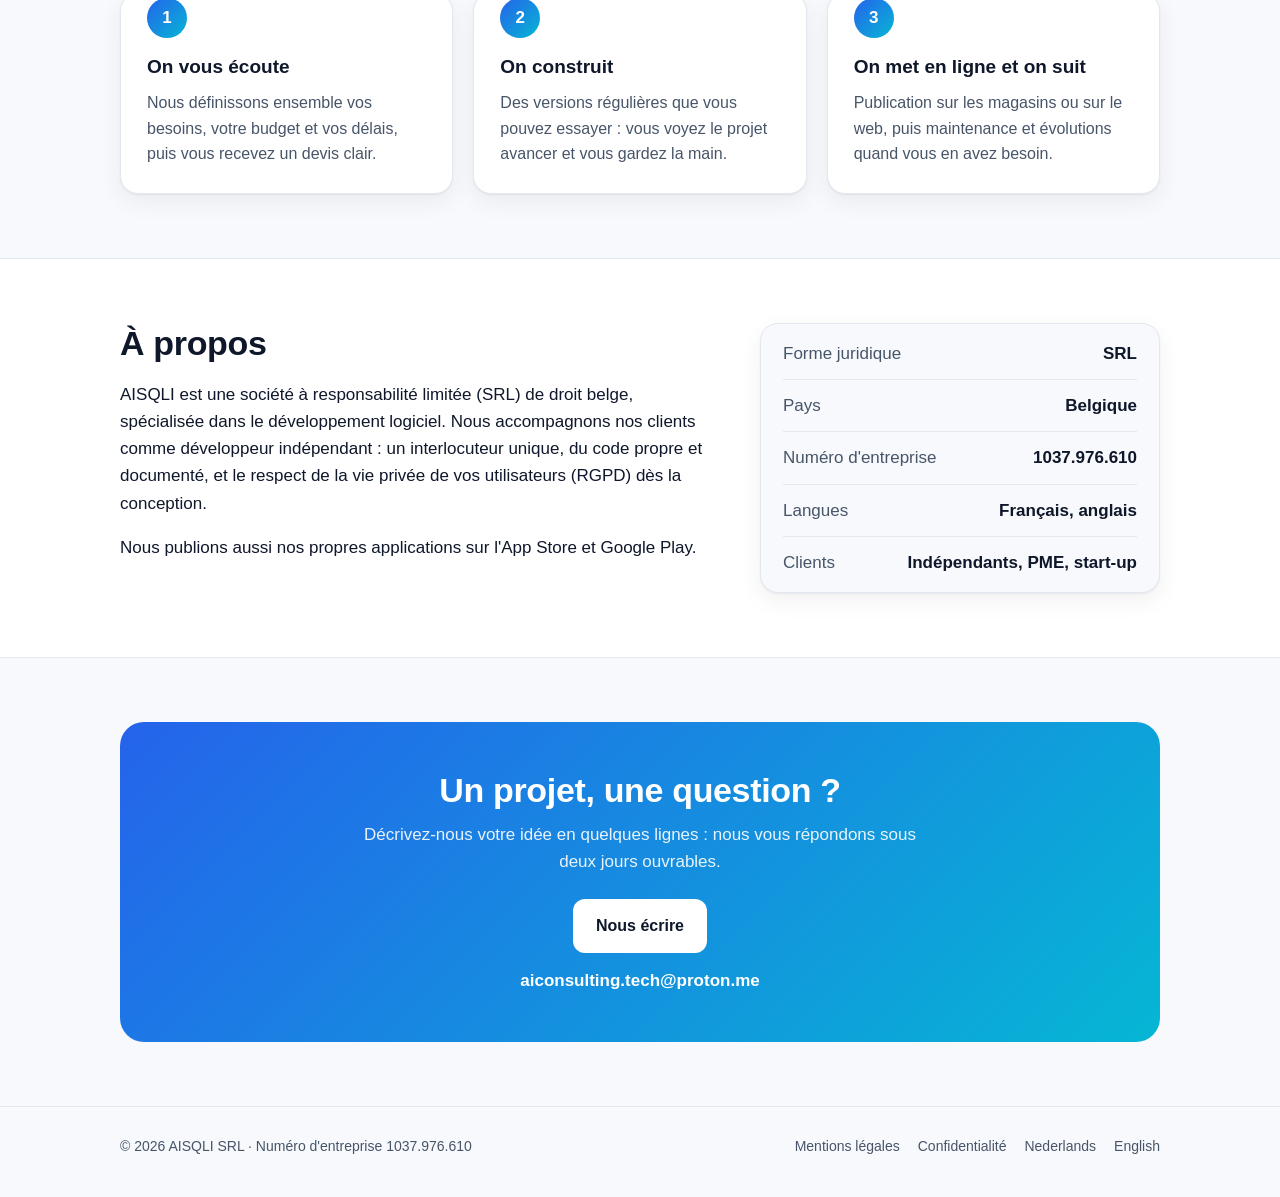
==== commit affe1d46: "En attendant le domaine : contact aiconsulting.tech@proton.me et adresse aisqli.github.io" ====
--- a/index.html
+++ b/index.html
@@ -37,7 +37,7 @@
             conseille sur l'informatique et l'intelligence artificielle. Nous travaillons avec des indépendants, des PME et
             des start-up, en Belgique et ailleurs.</p>
           <div class="actions">
-            <a class="btn primary" href="mailto:contact@aisqli.be">Parlons de votre projet</a>
+            <a class="btn primary" href="mailto:aiconsulting.tech@proton.me">Parlons de votre projet</a>
             <a class="btn ghost" href="#services">Nos services</a>
           </div>
         </div>
@@ -166,8 +166,8 @@
         <div class="contact">
           <h2>Un projet, une question ?</h2>
           <p>Décrivez-nous votre idée en quelques lignes : nous vous répondons sous deux jours ouvrables.</p>
-          <a class="btn" href="mailto:contact@aisqli.be">Nous écrire</a>
-          <a class="mail" href="mailto:contact@aisqli.be">contact@aisqli.be</a>
+          <a class="btn" href="mailto:aiconsulting.tech@proton.me">Nous écrire</a>
+          <a class="mail" href="mailto:aiconsulting.tech@proton.me">aiconsulting.tech@proton.me</a>
         </div>
       </div>
     </section>
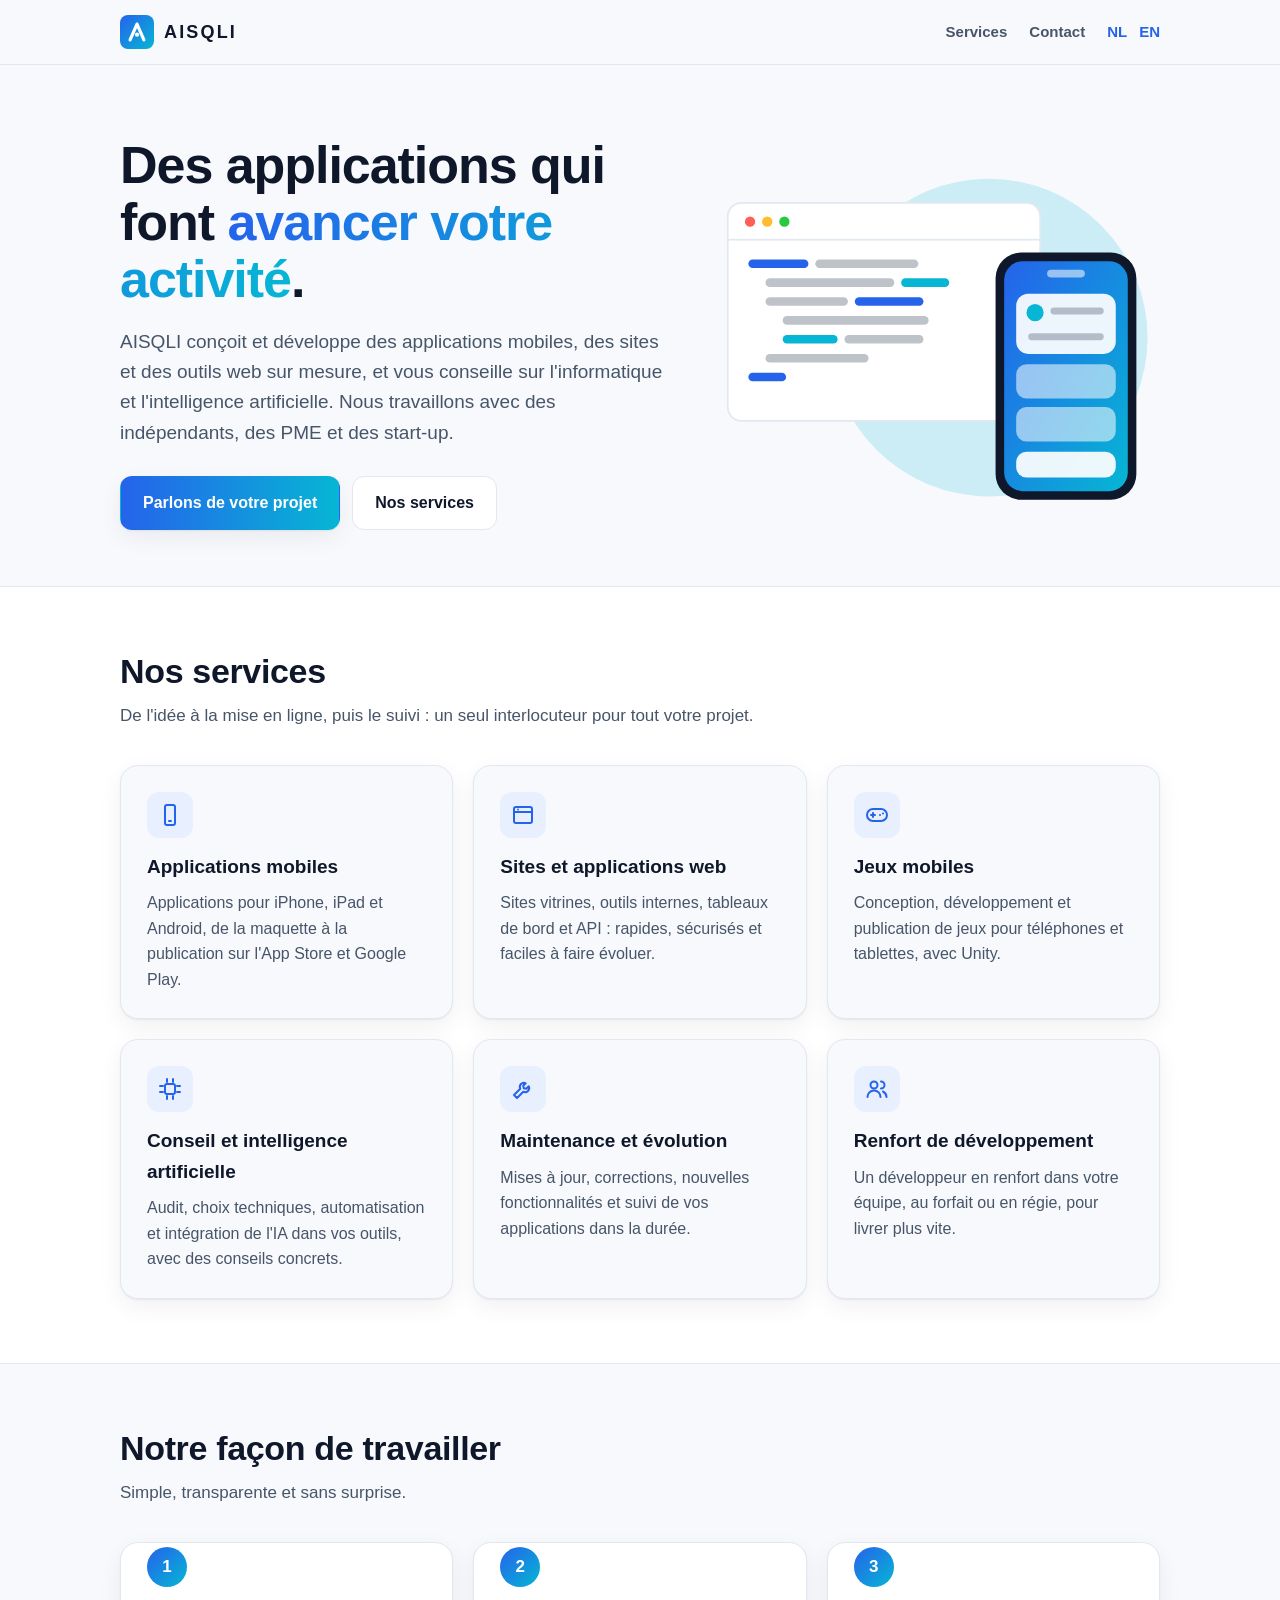
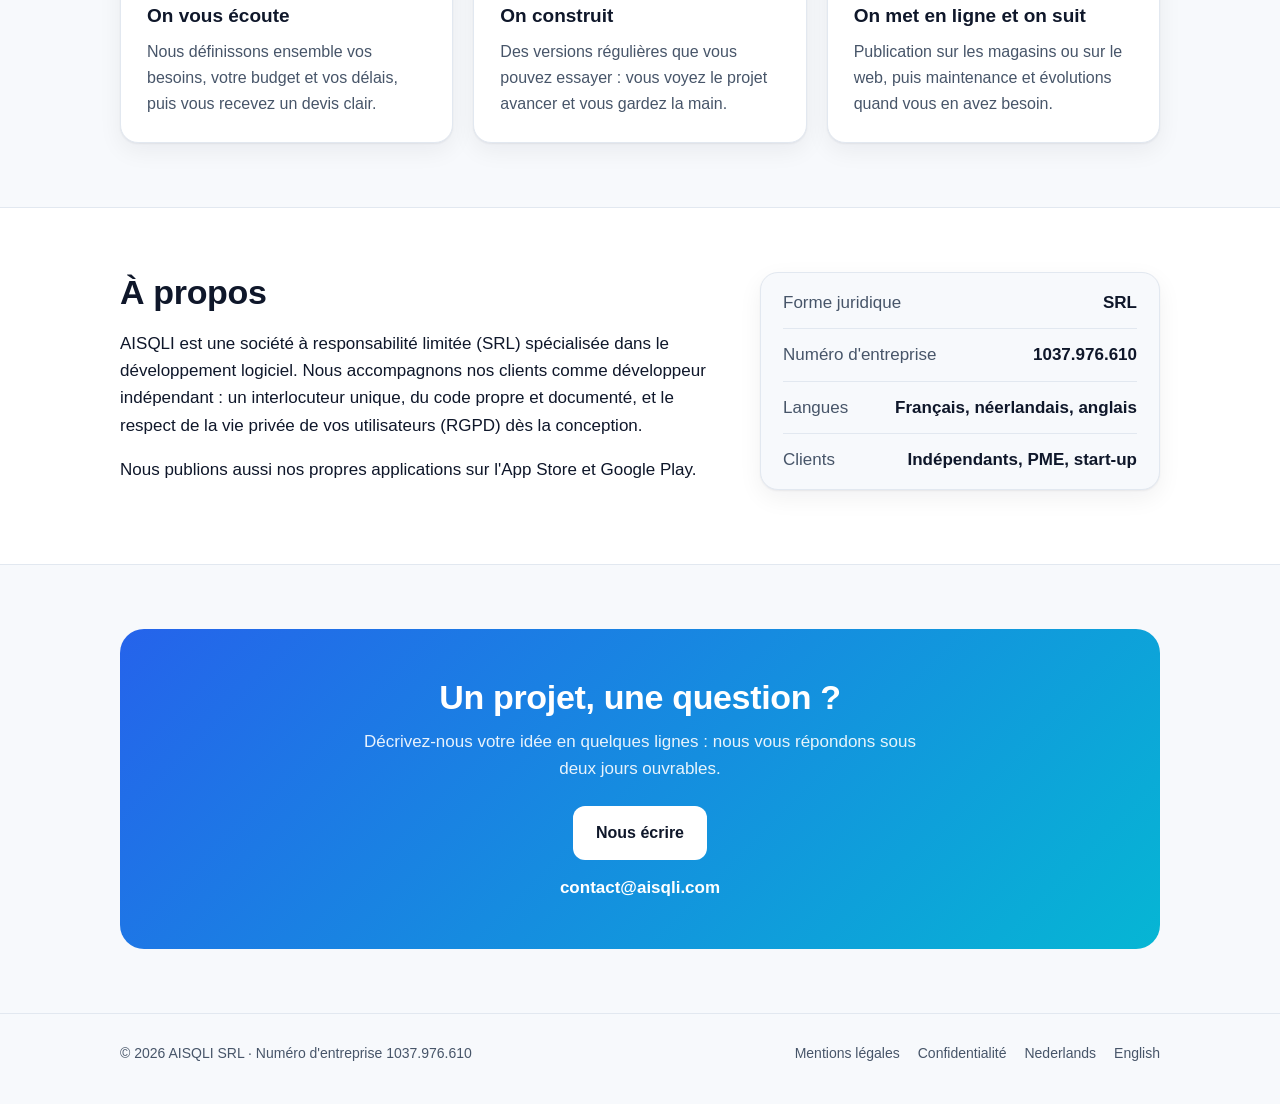
==== commit 5a258d66: "Contact contact@aisqli.com ; plus de Nutty Glide ni d'accroche « société belge » ; néerlandais dans " ====
--- a/index.html
+++ b/index.html
@@ -6,7 +6,7 @@
   <meta http-equiv="Content-Security-Policy" content="default-src 'none'; img-src 'self'; style-src 'self'; base-uri 'none'; form-action 'none'">
   <meta name="referrer" content="no-referrer">
   <title>AISQLI · Développement d'applications et conseil informatique</title>
-  <meta name="description" content="AISQLI SRL conçoit et développe des applications mobiles, des sites et des outils web sur mesure, et conseille les entreprises en informatique et en intelligence artificielle. Société belge.">
+  <meta name="description" content="AISQLI SRL conçoit et développe des applications mobiles, des sites et des outils web sur mesure, et conseille les entreprises en informatique et en intelligence artificielle.">
   <link rel="icon" type="image/svg+xml" href="img/logo.svg">
   <link rel="apple-touch-icon" href="img/apple-touch-icon.png">
   <link rel="alternate" hreflang="fr" href="./">
@@ -31,13 +31,12 @@
     <section class="hero">
       <div class="wrap">
         <div>
-          <span class="eyebrow">Société belge de services informatiques</span>
           <h1>Des applications qui font <span class="grad">avancer votre activité</span>.</h1>
           <p class="lead">AISQLI conçoit et développe des applications mobiles, des sites et des outils web sur mesure, et vous
             conseille sur l'informatique et l'intelligence artificielle. Nous travaillons avec des indépendants, des PME et
-            des start-up, en Belgique et ailleurs.</p>
+            des start-up.</p>
           <div class="actions">
-            <a class="btn primary" href="mailto:aiconsulting.tech@proton.me">Parlons de votre projet</a>
+            <a class="btn primary" href="mailto:contact@aisqli.com">Parlons de votre projet</a>
             <a class="btn ghost" href="#services">Nos services</a>
           </div>
         </div>
@@ -146,16 +145,15 @@
       <div class="wrap about">
         <div>
           <h2>À propos</h2>
-          <p>AISQLI est une société à responsabilité limitée (SRL) de droit belge, spécialisée dans le développement
+          <p>AISQLI est une société à responsabilité limitée (SRL) spécialisée dans le développement
             logiciel. Nous accompagnons nos clients comme développeur indépendant : un interlocuteur unique, du code propre
             et documenté, et le respect de la vie privée de vos utilisateurs (RGPD) dès la conception.</p>
           <p>Nous publions aussi nos propres applications sur l'App Store et Google Play.</p>
         </div>
         <ul class="facts card">
           <li><span>Forme juridique</span><span>SRL</span></li>
-          <li><span>Pays</span><span>Belgique</span></li>
           <li><span>Numéro d'entreprise</span><span>1037.976.610</span></li>
-          <li><span>Langues</span><span>Français, anglais</span></li>
+          <li><span>Langues</span><span>Français, néerlandais, anglais</span></li>
           <li><span>Clients</span><span>Indépendants, PME, start-up</span></li>
         </ul>
       </div>
@@ -166,8 +164,8 @@
         <div class="contact">
           <h2>Un projet, une question ?</h2>
           <p>Décrivez-nous votre idée en quelques lignes : nous vous répondons sous deux jours ouvrables.</p>
-          <a class="btn" href="mailto:aiconsulting.tech@proton.me">Nous écrire</a>
-          <a class="mail" href="mailto:aiconsulting.tech@proton.me">aiconsulting.tech@proton.me</a>
+          <a class="btn" href="mailto:contact@aisqli.com">Nous écrire</a>
+          <a class="mail" href="mailto:contact@aisqli.com">contact@aisqli.com</a>
         </div>
       </div>
     </section>
--- a/style.css
+++ b/style.css
@@ -70,16 +70,6 @@
 /* Hero */
 .hero { padding: 72px 0 56px; }
 .hero .wrap { display: grid; grid-template-columns: 1.1fr 0.9fr; gap: 48px; align-items: center; }
-.eyebrow {
-  display: inline-block;
-  padding: 6px 12px;
-  border-radius: 999px;
-  background: var(--accent-soft);
-  color: var(--accent);
-  font-size: 13px;
-  font-weight: 700;
-  letter-spacing: 0.04em;
-}
 h1 { font-size: clamp(34px, 5vw, 52px); line-height: 1.1; margin: 18px 0 18px; letter-spacing: -0.02em; }
 h1 .grad {
   background: linear-gradient(90deg, var(--accent), var(--accent-2));
@@ -87,6 +77,7 @@
   background-clip: text;
   color: transparent;
 }
+.hero h1 { margin-top: 0; }
 .lead { font-size: 19px; color: var(--muted); max-width: 34em; margin: 0 0 28px; }
 .actions { display: flex; flex-wrap: wrap; gap: 12px; }
 .btn {
